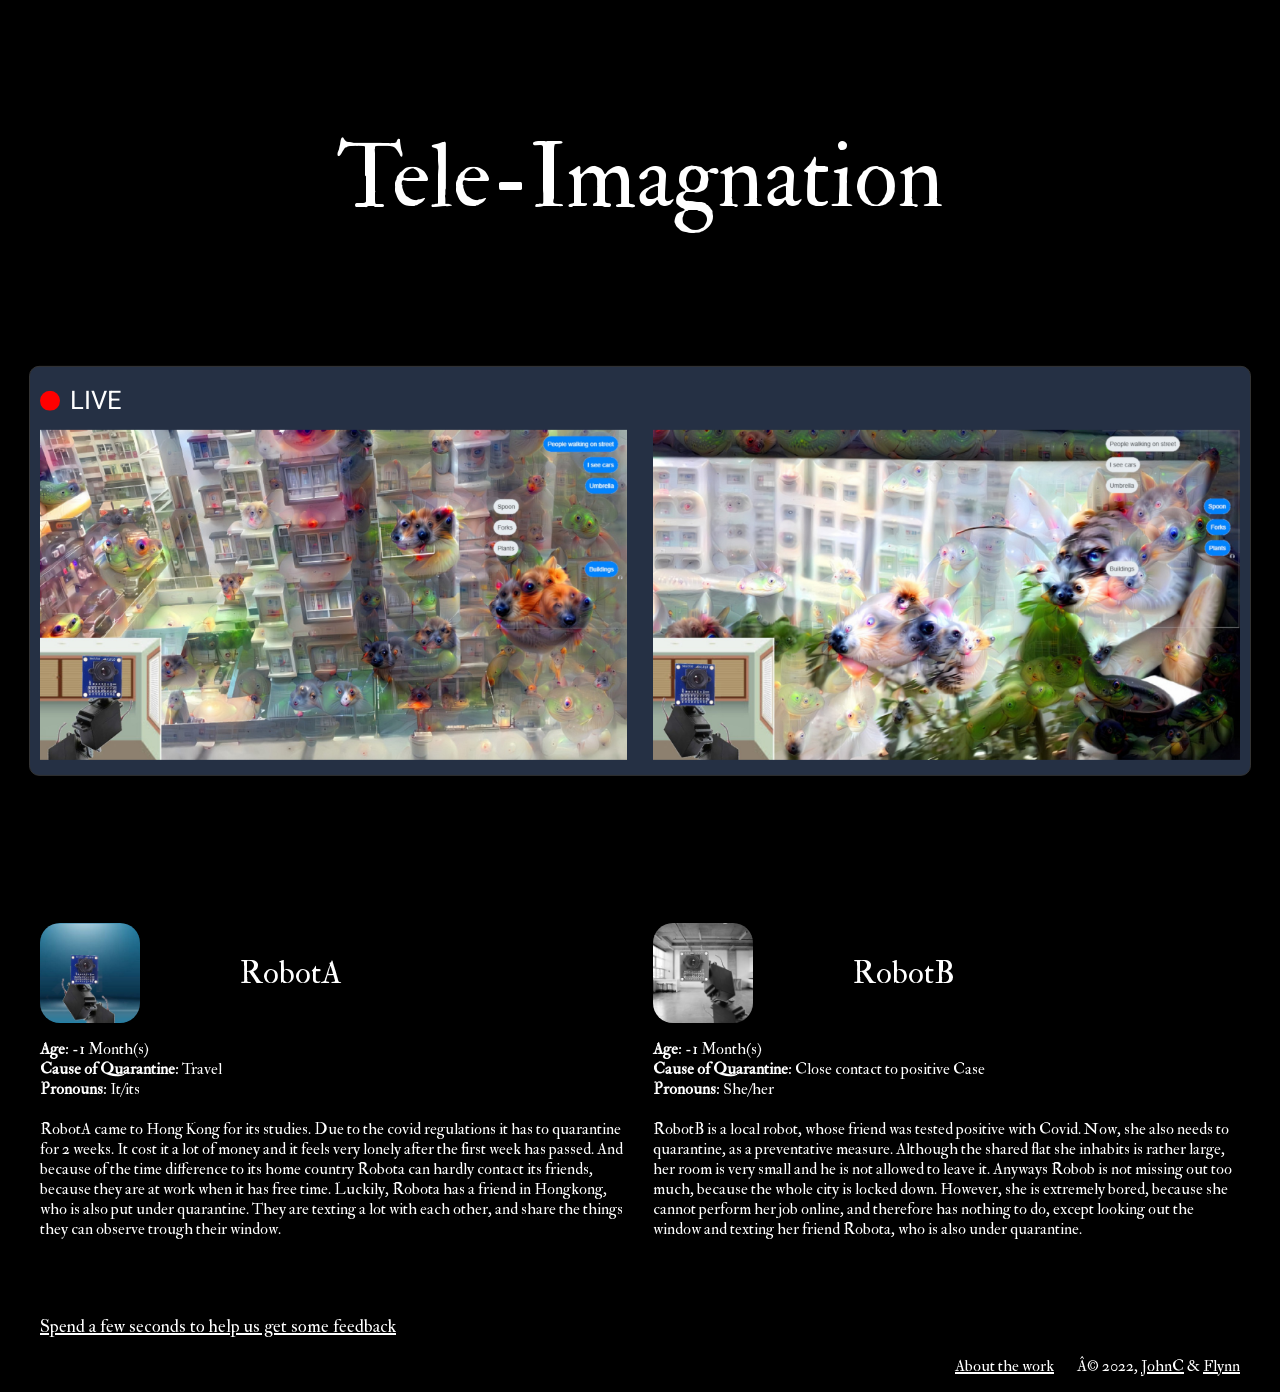
==== docs/index.html @ e1200223 "fix typo" ====
<!DOCTYPE html>

<head>
    <meta charset="uft-8">
    <title>Tele-Imagnation</title>
    <link rel="stylesheet" href="./style.css">
    <script src="./main.js"></script>
    <style>
        @import url('https://fonts.googleapis.com/css2?family=IM+Fell+Double+Pica&display=swap');
        @import url('https://fonts.googleapis.com/css2?family=Heebo:wght@300&display=swap');
    </style>
</head>

<body>
    <div class="center-container">
        <div id="title" class="centered">
            <span id="title-text">Tele-Imagnation</span>
        </div>
        <div class="centered">
            <div id="live-streams">
                <div id="live-streams-board" class="centered-wrapper">
                    <div id="live-sign">
                        <div id="red-dot">
                            <svg class="blinking">
                                <circle cx="50%" cy="50%" r="50%" fill="red" />
                                Sorry, your browser does not support inline SVG.
                            </svg>
                        </div>
                        <div><span id="live-text">LIVE</span></div>
                    </div>
                    <div id="live-streams-wrapper">
                        <div id="live-stream-1" class="live-stream">
                            <img class="live-stream-content" src="./imgs/1.jpeg">
                        </div>
                        <div id="live-stream-2" class="live-stream">
                            <img class="live-stream-content" src="./imgs/2.jpeg">
                        </div>
                    </div>
                </div>
            </div>
        </div>
        <div class="centered">
            <div id="bios">

                <div id="bios-board">
                    <div id="bio-1">
                        <div class="bio-head">
                            <img class="bio-protrait" src = "imgs/A-p.jpeg">
                            <span class="bio-name">RobotA</span>
                        </div>
                        <div class="bio-body">
                            <p>
                                <b>Age</b>: -1 Month(s)<br>
                                <b>Cause of Quarantine</b>: Travel<br>
                                <b>Pronouns</b>: It/its<br><br>
                                RobotA came to Hong Kong for its studies. Due to the covid regulations it has to
                                quarantine for 2 weeks. It cost it a lot of money and it feels very lonely after the
                                first week has passed. And because of the time difference to its home country Robota can
                                hardly contact its friends, because they are at work when it has free time. Luckily,
                                Robota has a friend in Hongkong, who is also put under quarantine. They are texting a
                                lot with each other, and share the things they can observe trough their window.
                            </p>
                        </div>
                    </div>
                    <div id="bio-2">
                        <div class="bio-head">
                            <img class="bio-protrait" src="./imgs/B-p.jpeg">
                            <span class="bio-name">RobotB</span>
                        </div>
                        <div class="bio-body">
                            <p>
                                <b>Age</b>: -1 Month(s)<br>
                                <b>Cause of Quarantine</b>: Close contact to positive Case<br>
                                <b>Pronouns</b>: She/her<br><br>
                                RobotB is a local robot, whose friend was tested positive with Covid. Now, she also
                                needs to quarantine, as a preventative measure. Although the shared flat she inhabits is
                                rather large, her room is very small and he is not allowed to leave it. Anyways Robob is
                                not missing out too much, because the whole city is locked down. However, she is
                                extremely bored, because she cannot perform her job online, and therefore has nothing to
                                do, except looking out the window and texting her friend Robota, who is also under
                                quarantine.
                            </p>
                        </div>
                    </div>
                </div>

            </div>
        </div>
        <!-- <div class="centered">
            <div id="description">

            </div>
        </div> -->
        <div class="centered">
            <div id="foot-note">
                <p id="google-form"><a target="_blank" href="javascript:void(0)">Spend a few seconds to help us get some feedback</a></p>
                <p><a target="_blank" href="https://johncheung.art">About the work</a><span style="margin-right: 20px;"> </span>© 2022, <a target="_blank" href="https://johncheung.art">JohnC</a> & <a target="_blank" href="javascript:void(0)">Flynn</a></p>
            </div>
        </div>
    </div>
</body>
---- docs/style.css ----
body {
    background-color: black;
    color: white;
}

.blinking {
    width: 20px;
    height: 20px;
    position: absolute;
    top: 50%;
    left: 50%;
    transform: translate(-50%, -50%);
    -webkit-animation: 1s blink ease infinite;
    -moz-animation: 1s blink ease infinite;
    -ms-animation: 1s blink ease infinite;
    -o-animation: 1s blink ease infinite;
    animation: 1s blink ease infinite;
}

#bios {
    height: auto;
    display: block;
    width: auto;
    margin-left: max(10px, 2.5vw);
    margin-right: max(10px, 2.5vw);
    color: white;
}

#bio-1 {
    font-family: 'IM Fell Double Pica', serif;
}

#bio-2 {
    font-family: 'IM Fell Double Pica', serif;
}

.bio-name {
    font-size: xx-large;
}

#bios-board {
    width: 100%;
    padding: 15px 0px;
    display: flex;
    justify-content: center;
    align-items:flex-start;
}

.bio-head {
    display: flex;
    flex-direction: row;
    align-items: center;
}

.bio-protrait {
    width: 100px;
    height: 100px;
    margin-right: 100px;
    border-radius: 20px;
}

.center-container {
    display: flexbox;
    width: 100%;
    margin: 0;
    padding: 0;
}

.centered {
    margin: auto;
}

.centered-wrapper {
    position: absolute;
    top: 50%;
    left: 50%;
    transform: translate(-50%, -50%);
}

#foot-note {
    margin-top: max(20px, 5vh);
    margin-left: max(10px, 2.5vw);
    margin-right: max(10px, 2.5vw);
    display: block;
    font-family: 'IM Fell Double Pica', serif;
    text-align: right;
}

#foot-note a {
    color: white;
    text-decoration: underline;
    font-family: 'IM Fell Double Pica', serif;
    text-decoration-thickness: 2px;
}

#foot-note a:hover {
    text-underline-offset: 5px;
    text-decoration-thickness: 3px;
}

#google-form {
    text-align: left;
    font-size: large;
}

#live-sign {
    height: auto;
    margin-bottom: 10px;
    display: flex;
    flex-direction: row;
    align-items: center;
}

.live-stream {
    aspect-ratio: 16/9;
    min-width: 0;
    min-height: 0;
    display: flexbox;
}

#live-streams-board {
    width: 100%;
    padding: 15px 10px;
    background: #253044;
    border: 1px solid #333;
    border-radius: 10px;
}

.live-stream-content {
    width: 100%;
    height: auto;
}

#live-streams {
    height: 75vh;
    width: auto;
    margin-left: max(10px, 2.5vw);
    margin-right: max(10px, 2.5vw);
    display: block;
    position: relative;
}

#live-streams-wrapper {
    width: 100%;
    height: auto;
    display: flex;
    align-items: center;
    justify-content: center;
}

#live-text {
    font-family: 'Heebo', sans-serif;
    font-size: 2vw;
    color: white;
}

#red-dot {
    width: 20px;
    height: 20px;
    display: inline-block;
    margin-right: 10px;
    position: relative;
}

#title {
    height: 25vh;
    position: relative;
}

#title-text {
    width: auto;
    font-family: 'IM Fell Double Pica', serif;
    font-size: 10vmin;
    color: white;
    position: absolute;
    top: 50%;
    left: 50%;
    white-space: nowrap;
}

@keyframes blink {

    from,
    to {
        opacity: 0;
    }

    50% {
        opacity: 1;
    }
}

@-moz-keyframes blink {

    from,
    to {
        opacity: 0;
    }

    50% {
        opacity: 1;
    }
}

@-webkit-keyframes blink {

    from,
    to {
        opacity: 0;
    }

    50% {
        opacity: 1;
    }
}

@-ms-keyframes blink {

    from,
    to {
        opacity: 0;
    }

    50% {
        opacity: 1;
    }
}

@-o-keyframes blink {

    from,
    to {
        opacity: 0;
    }

    50% {
        opacity: 1;
    }
}

@media screen and (orientation: landscape){
    #bio-1 {
        margin-right: max(5px, 1vw);
        width: 50%;
    }

    #bio-2 {
        width: 50%;
        margin-left: max(5px, 1vw);
    }

    #live-stream-1 {
        margin-right: max(5px, 1vw);
    }
    
    #live-stream-2 {
        margin-left: max(5px, 1vw);
    }

    #bios-board {
        flex-direction: row;
    }

    #live-streams-wrapper {
        flex-direction: row;
    }

    .live-stream {
        width: 50%;
        height: auto;
    }

    #title-text {
        transform: translate(-50%, 0%);
    }
}


@media screen and (orientation: portrait){
    #bio-1 {
        width: 100%;
        margin-bottom: max(5px, 1vh);
    }

    #bio-2 {
        width: 100%;
        margin-top: max(5px, 1vh);
    }

    #live-stream-1 {
        margin-bottom: max(5px, 1vh);
    }
    
    #live-stream-2 {
        margin-top: max(5px, 1vh);
    }

    #bios-board {
        flex-direction: column;
    }

    #live-streams-wrapper {
        flex-direction: column;
    }

    .live-stream {
        height: 50%;
        width: auto;
    }

    #live-streams {
        min-height: 75vh;
        height: auto;
    }

    #live-streams-board {
        height: auto;
    }

    #title-text {
        transform: translate(-50%, -50%);
    }
}
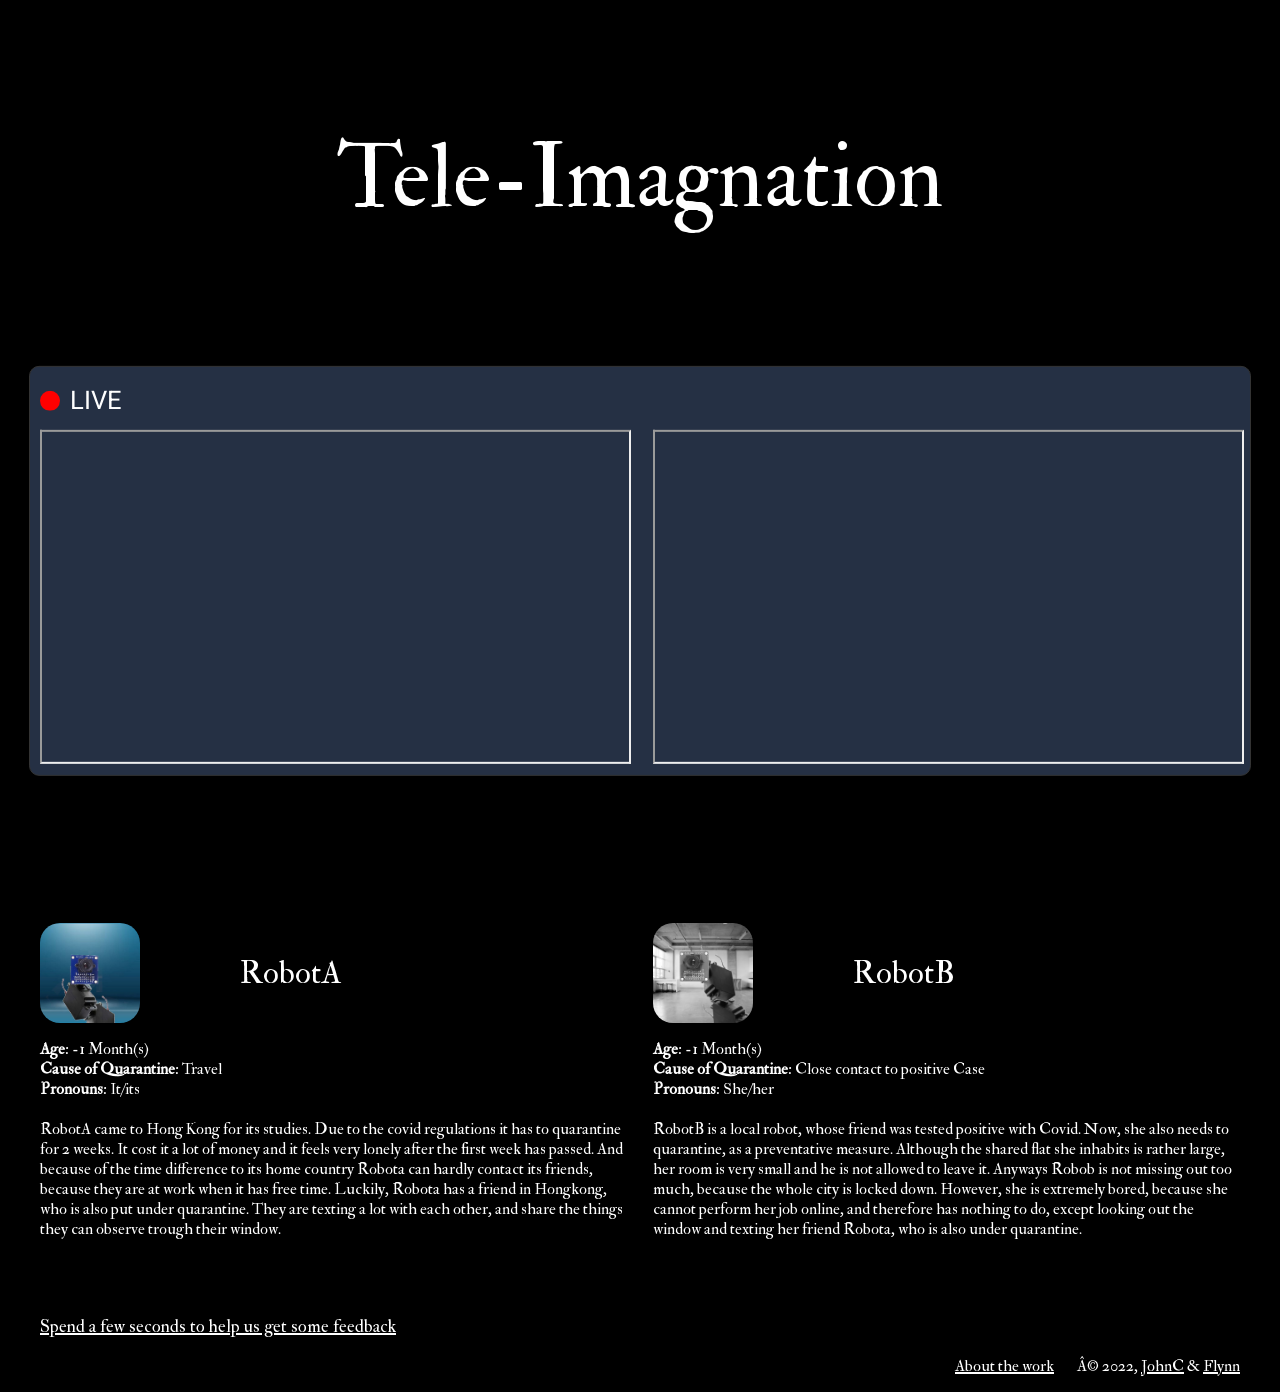
==== commit 8d56767d: "test" ====
--- a/docs/index.html
+++ b/docs/index.html
@@ -30,10 +30,18 @@
                     </div>
                     <div id="live-streams-wrapper">
                         <div id="live-stream-1" class="live-stream">
-                            <img class="live-stream-content" src="./imgs/1.jpeg">
+                            <!-- <img class="live-stream-content" src="./imgs/1.jpeg"> -->
+                            <iframe
+                                src="https://player.twitch.tv/?channel=therealflynndo&parent=real-john-cheung.github.io"
+                                height="100%" width="100%" allowfullscreen="true">
+                            </iframe>
                         </div>
                         <div id="live-stream-2" class="live-stream">
-                            <img class="live-stream-content" src="./imgs/2.jpeg">
+                            <!-- <img class="live-stream-content" src="./imgs/2.jpeg"> -->
+                            <iframe
+                                src="https://player.twitch.tv/?channel=therealflynndo&parent=real-john-cheung.github.io"
+                                height="100%" width="100%" allowfullscreen="true">
+                            </iframe>
                         </div>
                     </div>
                 </div>
@@ -45,7 +53,7 @@
                 <div id="bios-board">
                     <div id="bio-1">
                         <div class="bio-head">
-                            <img class="bio-protrait" src = "imgs/A-p.jpeg">
+                            <img class="bio-protrait" src="imgs/A-p.jpeg">
                             <span class="bio-name">RobotA</span>
                         </div>
                         <div class="bio-body">
@@ -93,8 +101,11 @@
         </div> -->
         <div class="centered">
             <div id="foot-note">
-                <p id="google-form"><a target="_blank" href="javascript:void(0)">Spend a few seconds to help us get some feedback</a></p>
-                <p><a target="_blank" href="https://johncheung.art">About the work</a><span style="margin-right: 20px;"> </span>© 2022, <a target="_blank" href="https://johncheung.art">JohnC</a> & <a target="_blank" href="javascript:void(0)">Flynn</a></p>
+                <p id="google-form"><a target="_blank" href="https://forms.gle/3ywzJPQUXhzvZhar7">Spend a few seconds to
+                        help us get some feedback</a></p>
+                <p><a target="_blank" href="https://johncheung.art">About the work</a><span style="margin-right: 20px;">
+                    </span>© 2022, <a target="_blank" href="https://johncheung.art">JohnC</a> & <a target="_blank"
+                        href="javascript:void(0)">Flynn</a></p>
             </div>
         </div>
     </div>
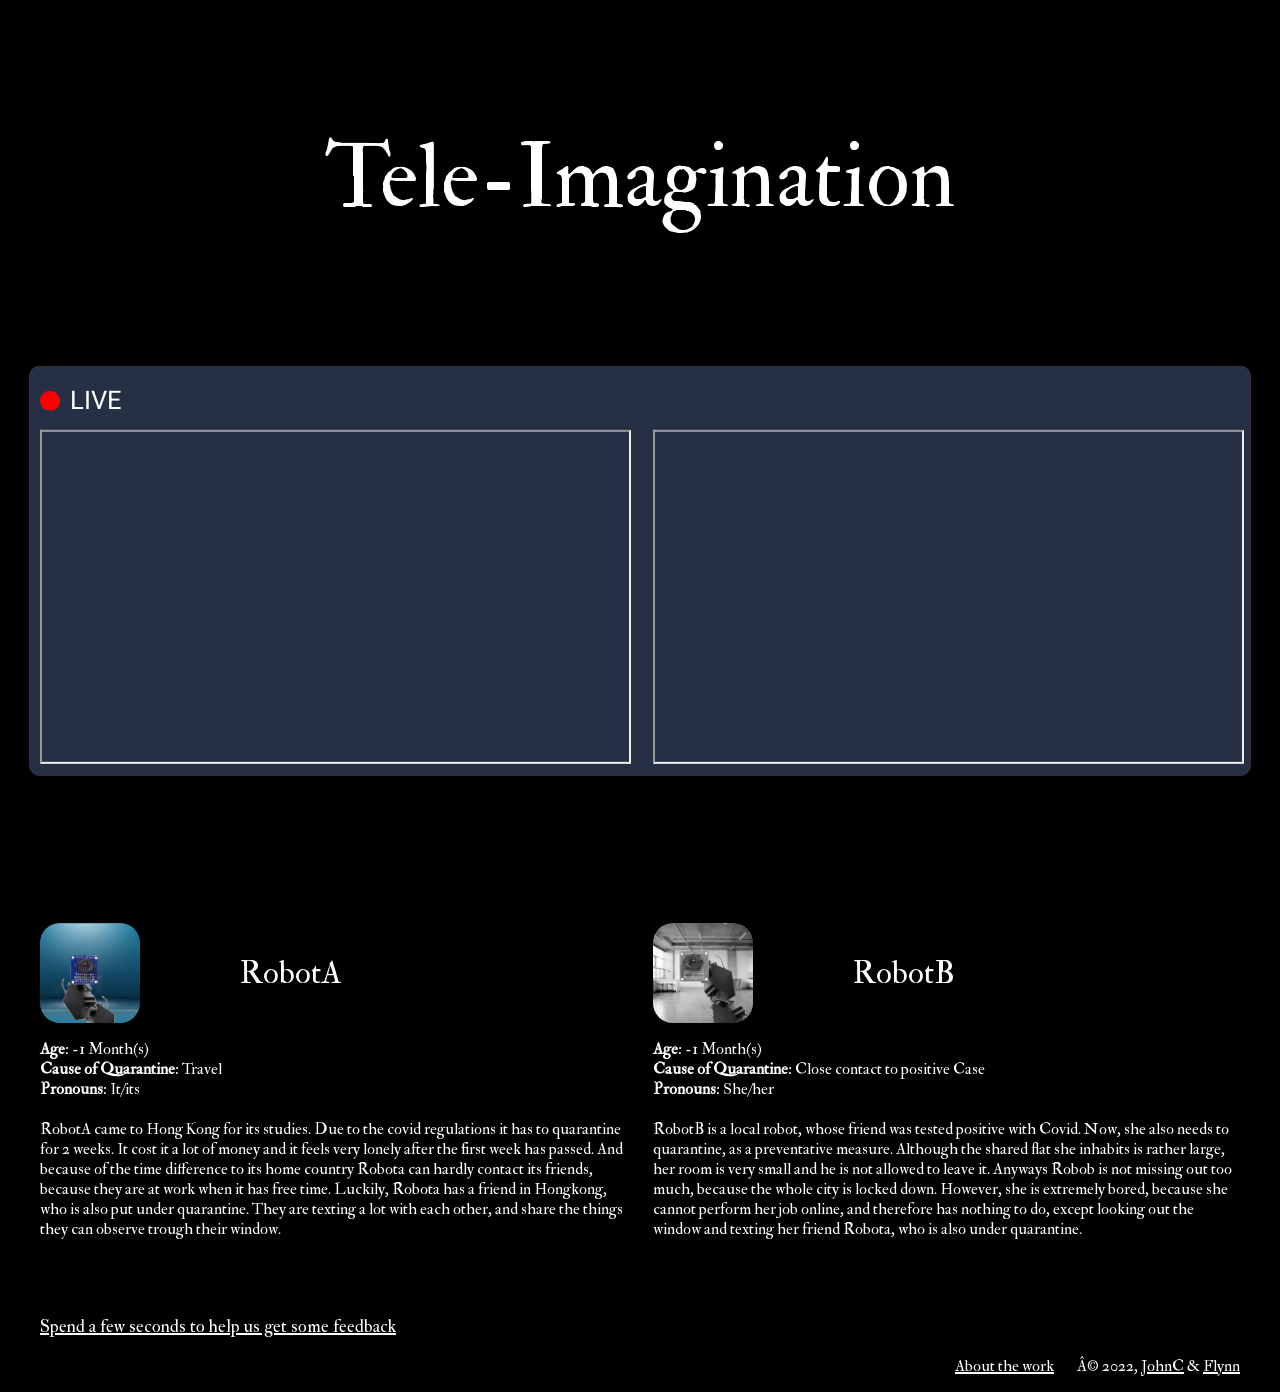
==== commit b935ff43: "fix typo" ====
--- a/docs/index.html
+++ b/docs/index.html
@@ -14,7 +14,7 @@
 <body>
     <div class="center-container">
         <div id="title" class="centered">
-            <span id="title-text">Tele-Imagnation</span>
+            <span id="title-text">Tele-Imagination</span>
         </div>
         <div class="centered">
             <div id="live-streams">
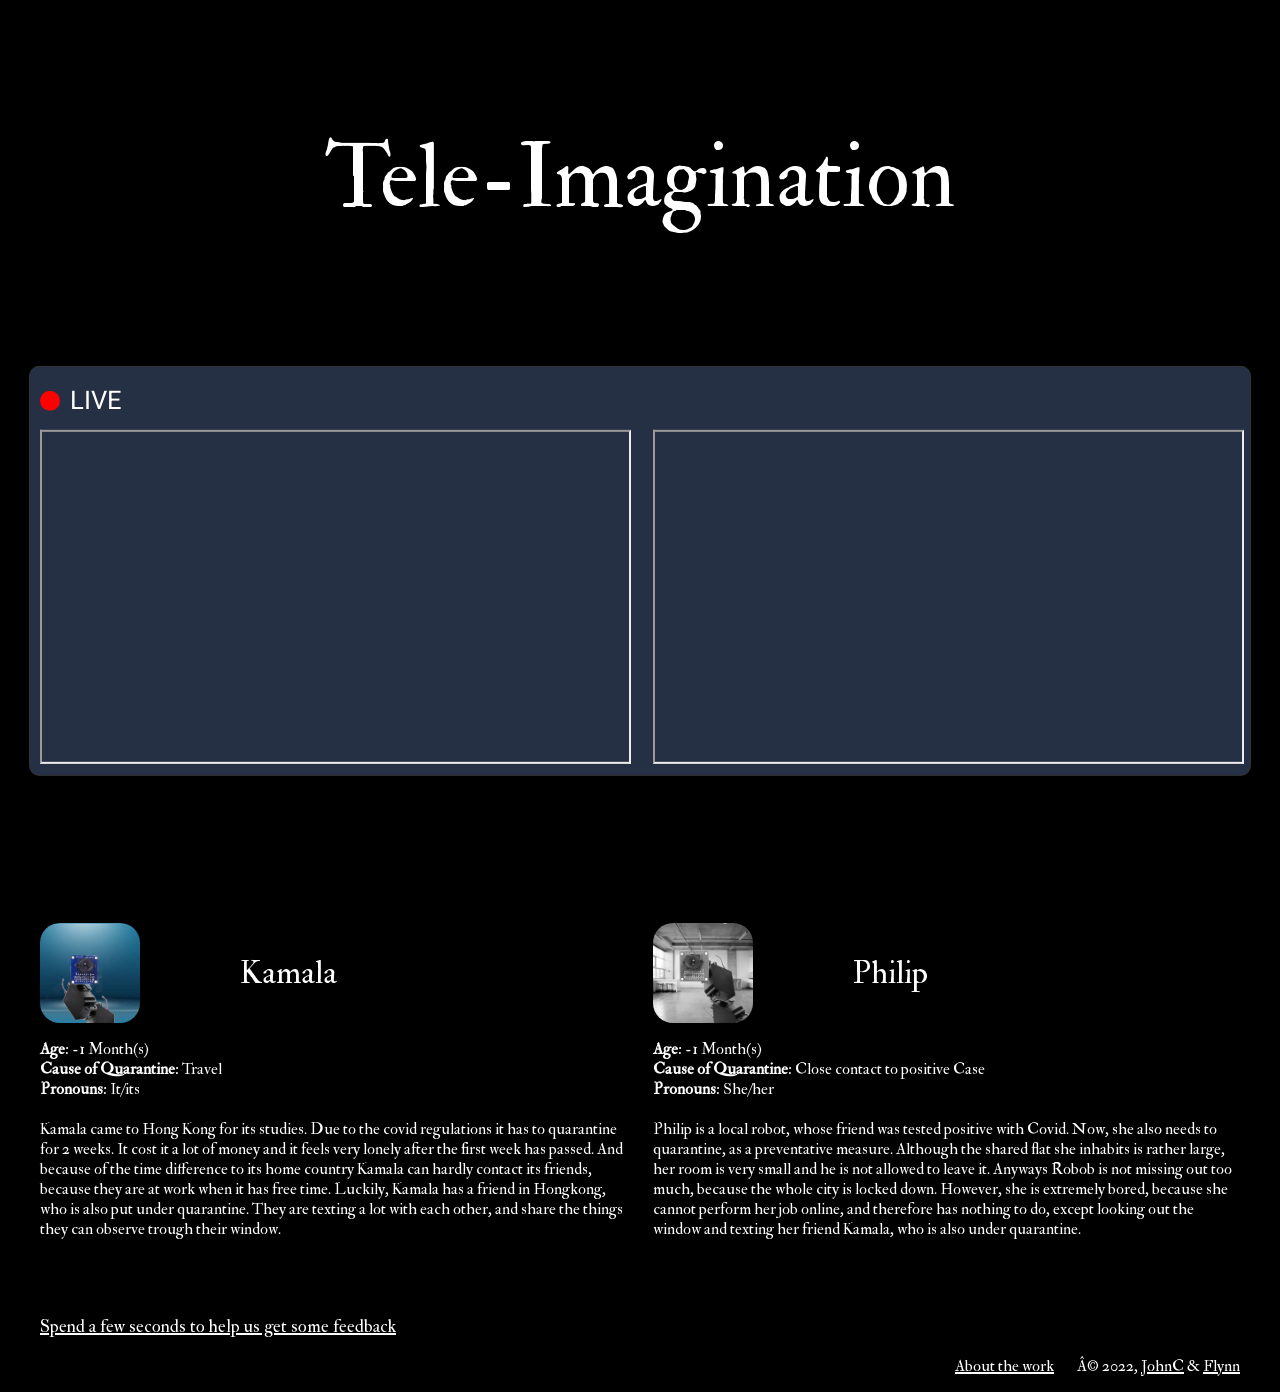
==== commit 50e1859e: "website" ====
--- a/docs/index.html
+++ b/docs/index.html
@@ -32,7 +32,7 @@
                         <div id="live-stream-1" class="live-stream">
                             <!-- <img class="live-stream-content" src="./imgs/1.jpeg"> -->
                             <iframe
-                                src="https://player.twitch.tv/?channel=therealflynndo&parent=real-john-cheung.github.io"
+                                src="https://player.twitch.tv/?channel=realjohnc&parent=real-john-cheung.github.io"
                                 height="100%" width="100%" allowfullscreen="true">
                             </iframe>
                         </div>
@@ -54,18 +54,18 @@
                     <div id="bio-1">
                         <div class="bio-head">
                             <img class="bio-protrait" src="imgs/A-p.jpeg">
-                            <span class="bio-name">RobotA</span>
+                            <span class="bio-name">Kamala</span>
                         </div>
                         <div class="bio-body">
                             <p>
                                 <b>Age</b>: -1 Month(s)<br>
                                 <b>Cause of Quarantine</b>: Travel<br>
                                 <b>Pronouns</b>: It/its<br><br>
-                                RobotA came to Hong Kong for its studies. Due to the covid regulations it has to
+                                Kamala came to Hong Kong for its studies. Due to the covid regulations it has to
                                 quarantine for 2 weeks. It cost it a lot of money and it feels very lonely after the
-                                first week has passed. And because of the time difference to its home country Robota can
+                                first week has passed. And because of the time difference to its home country Kamala can
                                 hardly contact its friends, because they are at work when it has free time. Luckily,
-                                Robota has a friend in Hongkong, who is also put under quarantine. They are texting a
+                                Kamala has a friend in Hongkong, who is also put under quarantine. They are texting a
                                 lot with each other, and share the things they can observe trough their window.
                             </p>
                         </div>
@@ -73,19 +73,19 @@
                     <div id="bio-2">
                         <div class="bio-head">
                             <img class="bio-protrait" src="./imgs/B-p.jpeg">
-                            <span class="bio-name">RobotB</span>
+                            <span class="bio-name">Philip</span>
                         </div>
                         <div class="bio-body">
                             <p>
                                 <b>Age</b>: -1 Month(s)<br>
                                 <b>Cause of Quarantine</b>: Close contact to positive Case<br>
                                 <b>Pronouns</b>: She/her<br><br>
-                                RobotB is a local robot, whose friend was tested positive with Covid. Now, she also
+                                Philip is a local robot, whose friend was tested positive with Covid. Now, she also
                                 needs to quarantine, as a preventative measure. Although the shared flat she inhabits is
                                 rather large, her room is very small and he is not allowed to leave it. Anyways Robob is
                                 not missing out too much, because the whole city is locked down. However, she is
                                 extremely bored, because she cannot perform her job online, and therefore has nothing to
-                                do, except looking out the window and texting her friend Robota, who is also under
+                                do, except looking out the window and texting her friend Kamala, who is also under
                                 quarantine.
                             </p>
                         </div>
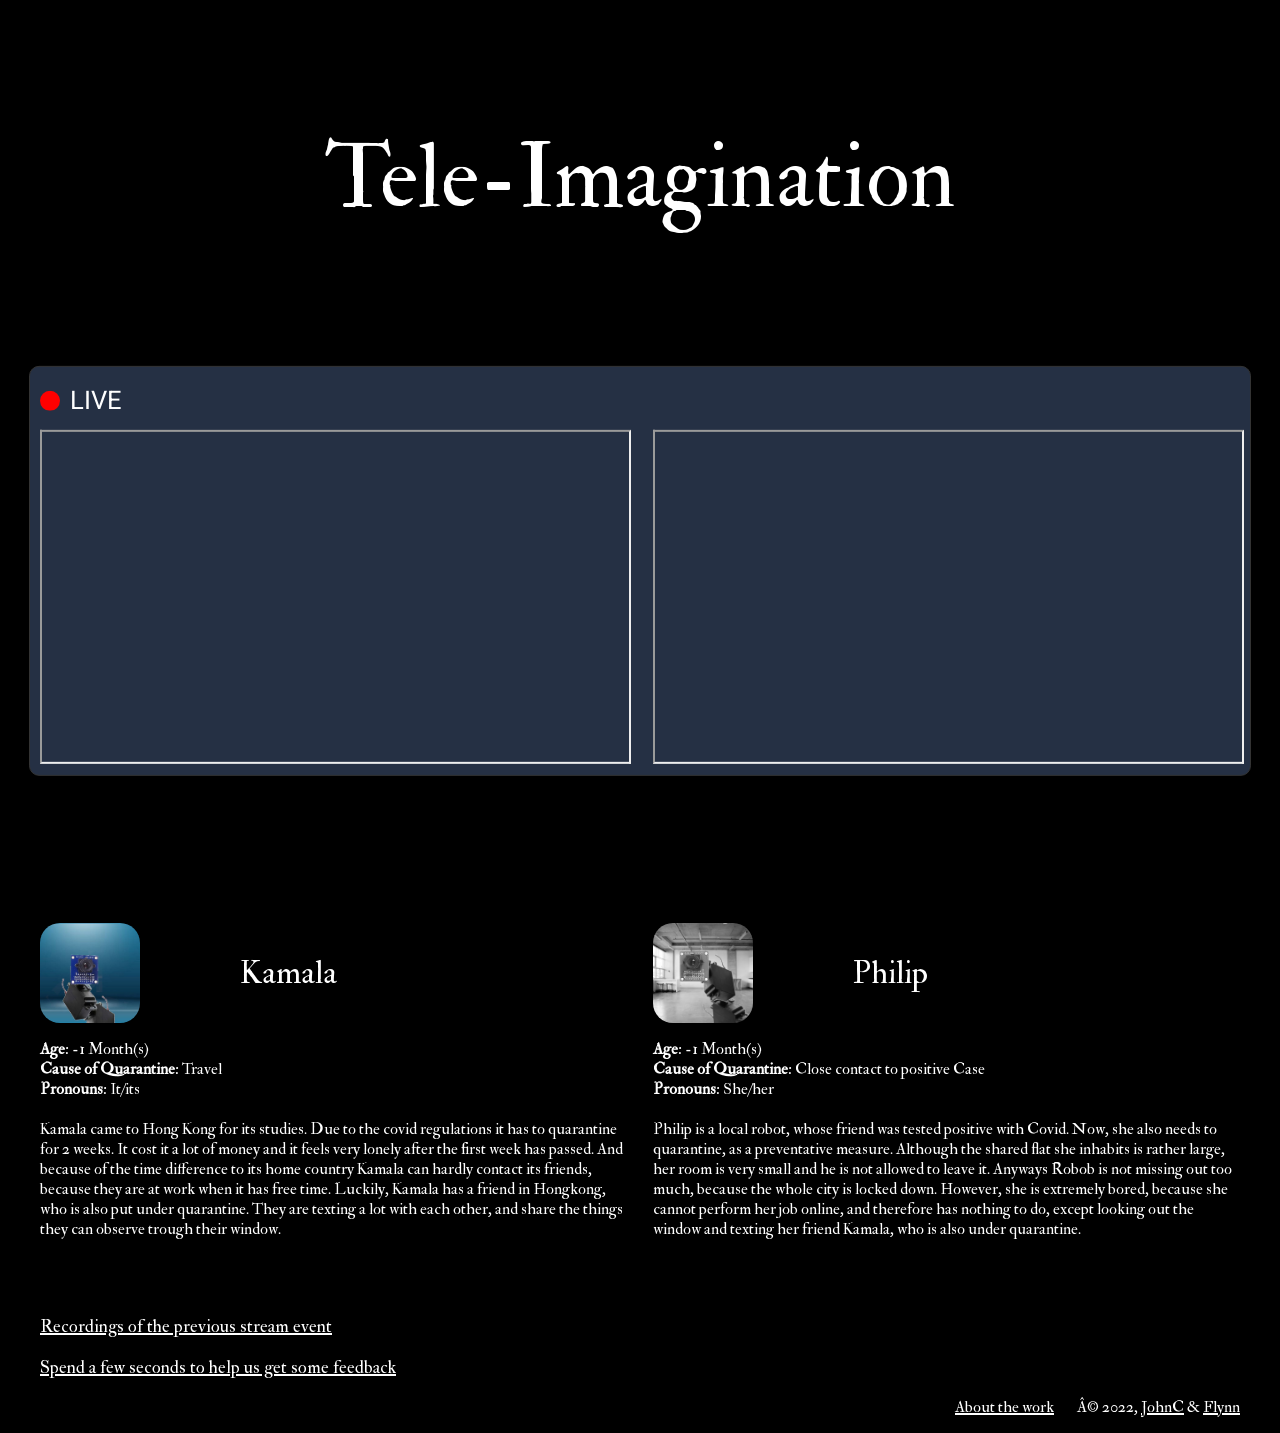
==== commit 2e180ab8: "add license" ====
--- a/docs/index.html
+++ b/docs/index.html
@@ -101,6 +101,7 @@
         </div> -->
         <div class="centered">
             <div id="foot-note">
+                <p id="google-form"><a target="_blank" href="https://youtube.com/playlist?list=PLLN6xs9BQ18iKl4KK_VXwyzuu2sM91uwW">Recordings of the previous stream event</a></p>
                 <p id="google-form"><a target="_blank" href="https://forms.gle/3ywzJPQUXhzvZhar7">Spend a few seconds to
                         help us get some feedback</a></p>
                 <p><a target="_blank" href="https://johncheung.art">About the work</a><span style="margin-right: 20px;">
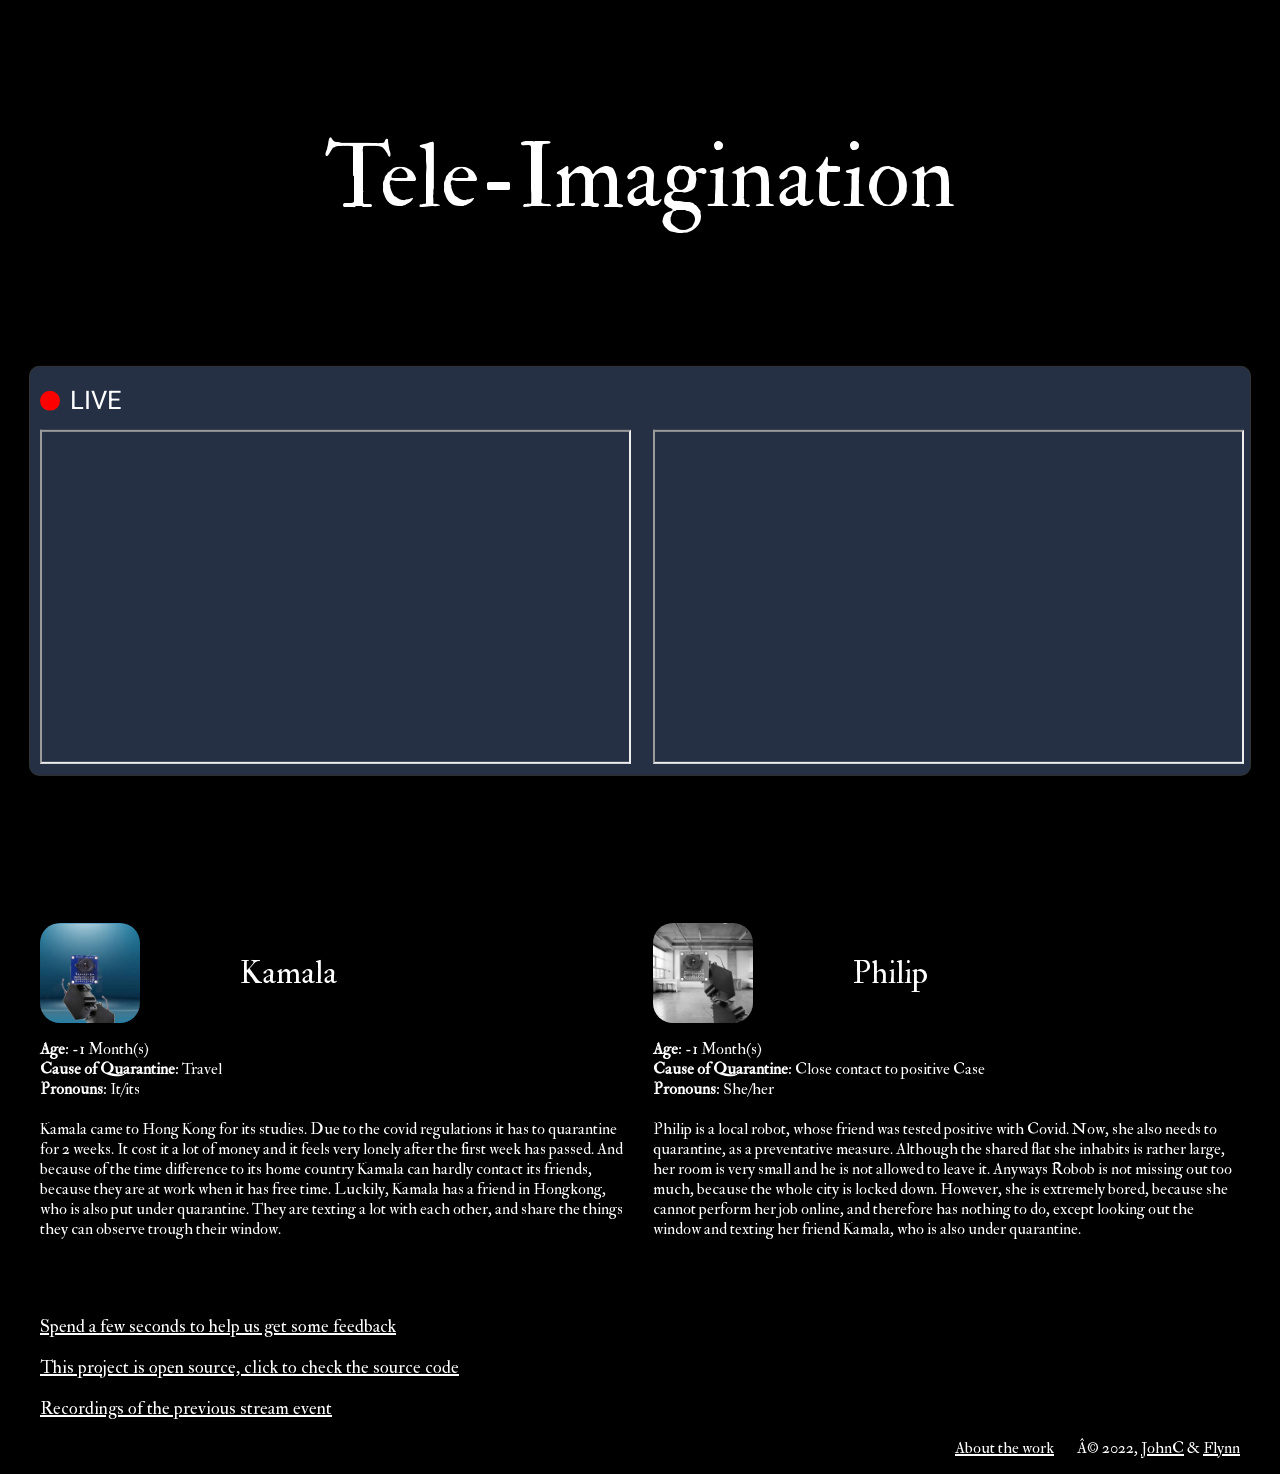
==== commit a37e4b77: "update website" ====
--- a/docs/index.html
+++ b/docs/index.html
@@ -101,9 +101,9 @@
         </div> -->
         <div class="centered">
             <div id="foot-note">
+                <p id="google-form"><a target="_blank" href="https://forms.gle/3ywzJPQUXhzvZhar7">Spend a few seconds to help us get some feedback</a></p>
+                <p id="google-form"><a target="_blank" href="https://github.com/Real-John-Cheung/Tele-Imagnation">This project is open source, click to check the source code</a></p>
                 <p id="google-form"><a target="_blank" href="https://youtube.com/playlist?list=PLLN6xs9BQ18iKl4KK_VXwyzuu2sM91uwW">Recordings of the previous stream event</a></p>
-                <p id="google-form"><a target="_blank" href="https://forms.gle/3ywzJPQUXhzvZhar7">Spend a few seconds to
-                        help us get some feedback</a></p>
                 <p><a target="_blank" href="https://johncheung.art">About the work</a><span style="margin-right: 20px;">
                     </span>© 2022, <a target="_blank" href="https://johncheung.art">JohnC</a> & <a target="_blank"
                         href="javascript:void(0)">Flynn</a></p>
